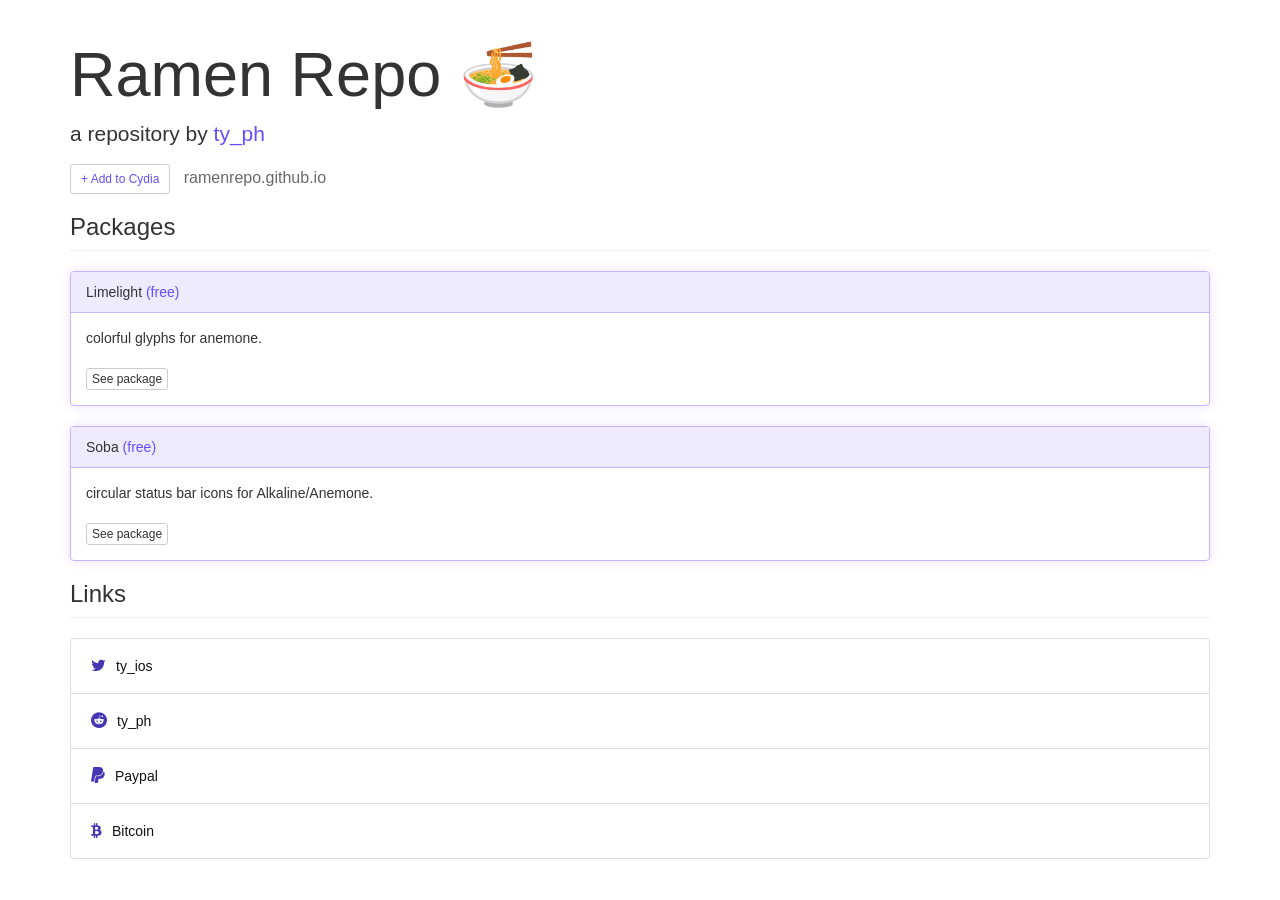
==== index.html @ 733bceb7 "added ramenrepo files (verify...will update later)" ====
<!DOCTYPE html>
<html lang="en">
<head>
  <title>Ramen Repo</title>
  <link rel="apple-touch-icon" sizes="152x152" href="/apple-touch-icon.png">
  <link rel="icon" type="image/png" sizes="32x32" href="/favicon-32x32.png">
  <link rel="icon" type="image/png" sizes="16x16" href="/favicon-16x16.png">
  <link rel="manifest" href="/site.webmanifest">
  <meta name="msapplication-TileColor" content="#603cba">
  <meta name="theme-color" content="#ffffff">
  <meta charset="utf-8">
  <meta charset="utf-8">
  <meta name="viewport" content="width=device-width, initial-scale=1">
  <link rel="stylesheet" href="https://cdnjs.cloudflare.com/ajax/libs/font-awesome/4.7.0/css/font-awesome.min.css">
  <link rel="stylesheet" href="https://maxcdn.bootstrapcdn.com/bootstrap/3.3.5/css/bootstrap.min.css">
  <link rel="stylesheet" href="depictions/style.css">
  <script src="https://ajax.googleapis.com/ajax/libs/jquery/2.1.3/jquery.min.js"></script>
  <script type="text/javascript" src="depictions/js/data-loader-engine.js"></script>
  <style>
    .jumbotron {
    	margin-bottom: 0px !important;
    }
    .fa {
    	color: #4736b1;
  	}
  </style>
  <!-- Global site tag (gtag.js) - Google Analytics -->
  <script async src="https://www.googletagmanager.com/gtag/js?id=UA-123752025-1"></script>
  <script>
    window.dataLayer = window.dataLayer || [];
    function gtag(){dataLayer.push(arguments);}
    gtag('js', new Date());
    gtag('config', 'UA-123752025-1');
  </script>


</head>
<body>

	<div id="packageHeader" class="container">
		<div class="jumbotron">
			<h1>Ramen Repo 🍜</h1>
			<p>a repository by <a href="http://www.reddit.com/u/ty_ph" class="purp">ty_ph</a></b><br></p>
			<p class="subtitle"><a class="btn btn-sm btn-default purp" href="cydia://url/https://cydia.saurik.com/api/share#?source=https://ramenrepo.github.io/">+ Add to Cydia</a>&nbsp;&nbsp;&nbsp;ramenrepo.github.io</p>
		</div>		
	</div>
	
<div class="container">

	<h3 id="wells" class="page-header">Packages</h3>
	<div class="panel panel-default">
		<div class="panel-heading">Limelight <span class="purp">(free)</span></div>
			<div class="panel-body">
				colorful glyphs for anemone.<br /><br />
				<a class="btn btn-xs btn-default" href="depictions/?p=com.ramenrepo.limelight">See package</a>
			</div>
	</div>
	
	<div class="panel panel-default">
		<div class="panel-heading">Soba <span class="purp">(free)</span></div>
			<div class="panel-body">
				circular status bar icons for Alkaline/Anemone.<br /><br />
				<a class="btn btn-xs btn-default" href="depictions/?p=com.ramenrepo.soba">See package</a>
			</div>
	</div>

	<script type="text/javascript">
	   function setAnchorTargets() {
		 // if on Cydia, set link targets to _blank
		 if (navigator.userAgent.search(/Cydia/) != -1) {
		   $("a").each(function() {
			 $(this).attr("target","_blank");
		   });
		 }
	   }

		var repoContents =  {
			"#repoFooterLinks" :
				{"type":"custom"
					,"source":"repo>footerlinks>link"
					,"render":function(element,source) {
						$.each(source, function(index,data) {
							var a = $("<a class='link-item list-group-item'>");
							a.attr("href",$(data).find('url').text());
							if ($(data).find('iconclass')) {
								var i =  $("<span>")
								i.attr("class",$(data).find('iconclass').text());
								console.log(i);
								$(a).append(i);
							}
							$(a).append($(data).find('name').text());
							$(element).append(a);
						}); //each
					} //render
				}
		}
		$( document ).ready(function() {
			$.ajax({type: "GET", dataType: "xml",url : ("../repo.xml"),cache: false,
				success : function(xml){
						  data_loader_engine(repoContents,xml);
				  setAnchorTargets();
					  },
				error: function() {
				  $("#contactInfo").hide();
				  setAnchorTargets();
				}
			}); //ajax


		}); // ready

	</script>
	
	
	<h3 id="wells" class="page-header">Links</h3>
	</div>

	<div id="contactInfo">
		<div class="container">
			<ul class="list-group" id="repoFooterLinks">
			</ul>
		<br>
		</div>
		</div>
	

</body>
</html>
---- depictions/style.css ----
.disable-hover {
    pointer-events: none;
}

.link-item {
    list-style-type: none;
    padding: 17px 15px;
    display: block;
    color: #111 !important;
    text-align: left;
}

a {
	color: #111;
}

.purp {
	color: #664dff !important;
}

.bold {
	font-weight: bold;
}

.light {
	color: #696969 !important;
}

.jumbotron {
	background-color: #fff;
	padding-bottom: 5px;
	padding-top: 20px;
	padding-left: 0px !important;;
	text-align: left;
}

.link-item:hover {
    border: 1px solid #ddd;
    background-color: #111;
}

html.can-touch .link-item:hover{ /* disable hover effect when input is touch */
    background-color: #fff;
}

html.can-touch .link-item:active{ /* disable hover effect when input is touch */
    background-color: #111;
}

.fa {
    font-size: 16px;
    margin-left: 5px;
    margin-right: 10px;
}

.packageHeader {
	margin-bottom: 0px !important;
	padding-bottom: 0px !important;
}

.page-header {
	margin-top: 0px !important;
}

.panel-default {
	border-color: #c2b8ff !important;
	box-shadow: 0 0 12px 0px #7004ff20 !important;
}

.panel-heading {
	border-color: #c2b8ff !important;
	background-color: #eeebff ! important;
}

.subtitle {
	font-size: 16px !important;
	color: #696969;
}

.jumbotron {
	margin-bottom: 0px !important;
}

#headerImage{
	padding-left: 0px !important;
	padding-right: 0px !important;
	border-radius: 10px !important;
}


.thumbnail {
	border-radius: 10px !important;
	overflow: hidden !important;
	padding: 0px !important;
	border: 0px !important;
	height: 200px !important;
	box-shadow: 0 3px 9px #00000066 !important;
}

.alert {
	margin-top: 15px !important;
}

#packageName {
	margin-top: 0px !important;
}
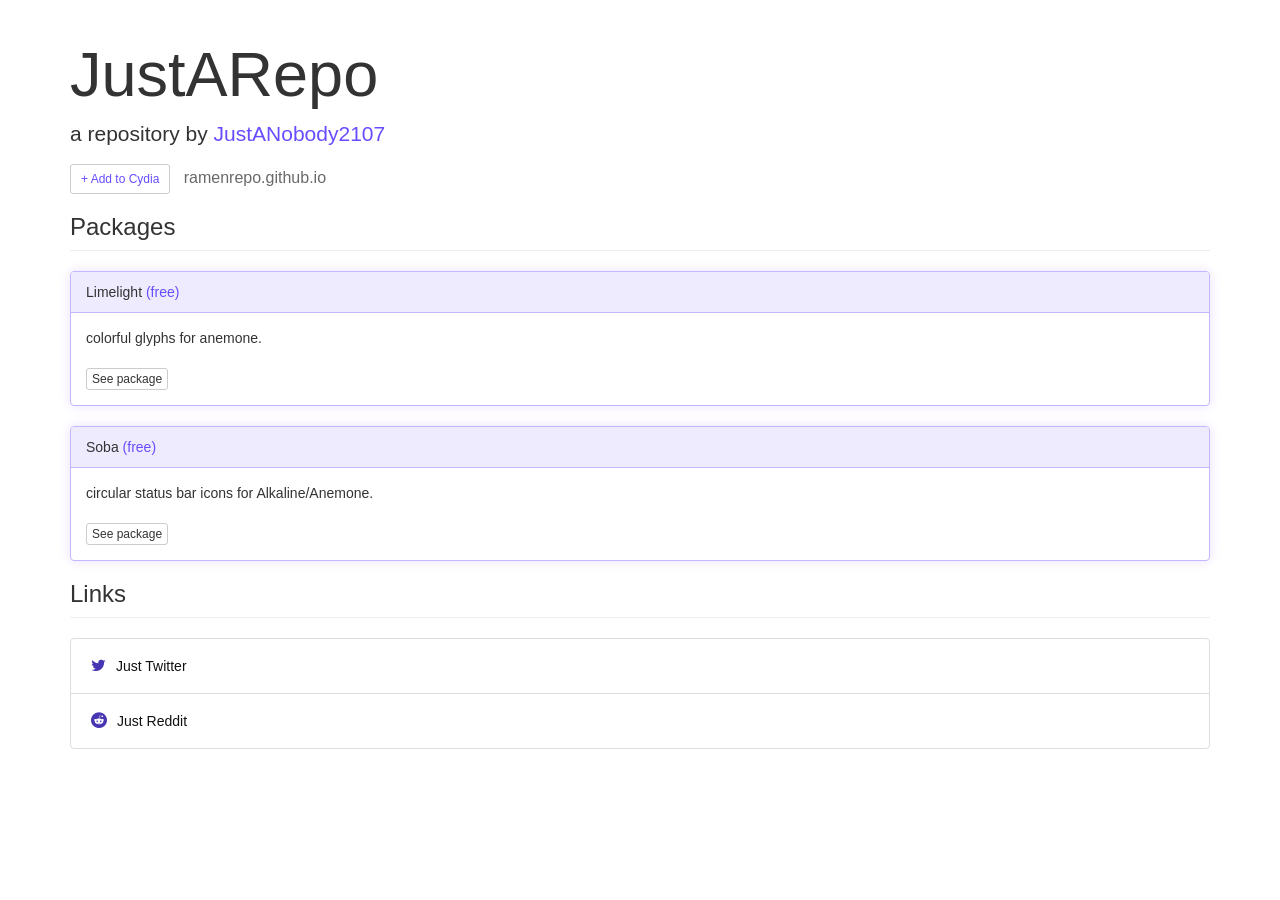
==== commit b9a2c0dc: "update repo" ====
--- a/index.html
+++ b/index.html
@@ -1,7 +1,7 @@
 <!DOCTYPE html>
 <html lang="en">
 <head>
-  <title>Ramen Repo</title>
+  <title>JustARepo</title>
   <link rel="apple-touch-icon" sizes="152x152" href="/apple-touch-icon.png">
   <link rel="icon" type="image/png" sizes="32x32" href="/favicon-32x32.png">
   <link rel="icon" type="image/png" sizes="16x16" href="/favicon-16x16.png">
@@ -39,9 +39,9 @@
 
 	<div id="packageHeader" class="container">
 		<div class="jumbotron">
-			<h1>Ramen Repo 🍜</h1>
-			<p>a repository by <a href="http://www.reddit.com/u/ty_ph" class="purp">ty_ph</a></b><br></p>
-			<p class="subtitle"><a class="btn btn-sm btn-default purp" href="cydia://url/https://cydia.saurik.com/api/share#?source=https://ramenrepo.github.io/">+ Add to Cydia</a>&nbsp;&nbsp;&nbsp;ramenrepo.github.io</p>
+			<h1>JustARepo</h1>
+			<p>a repository by <a href="https://www.reddit.com/u/justanobody2107" class="purp">JustANobody2107</a></b><br></p>
+			<p class="subtitle"><a class="btn btn-sm btn-default purp" href="cydia://url/https://cydia.saurik.com/api/share#?source=https://repo.justanobody.me/">+ Add to Cydia</a>&nbsp;&nbsp;&nbsp;ramenrepo.github.io</p>
 		</div>		
 	</div>
 	
